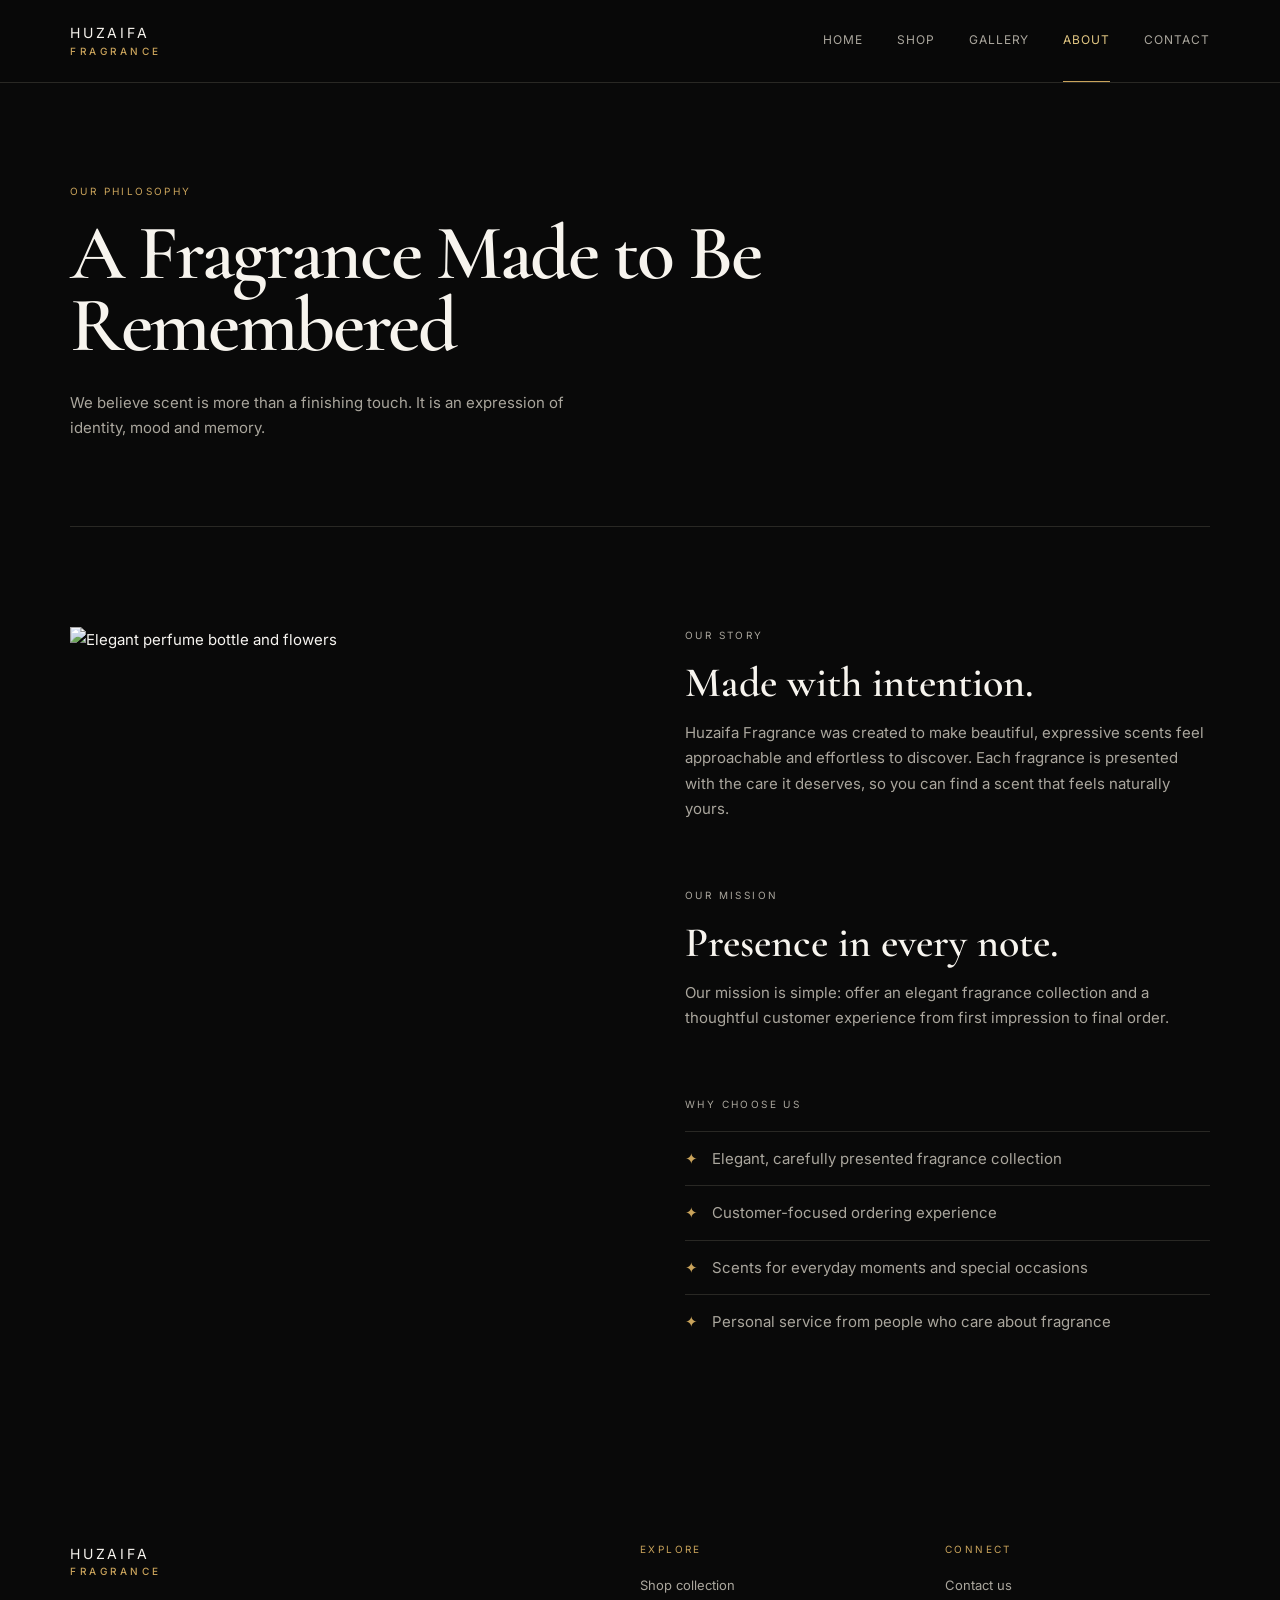
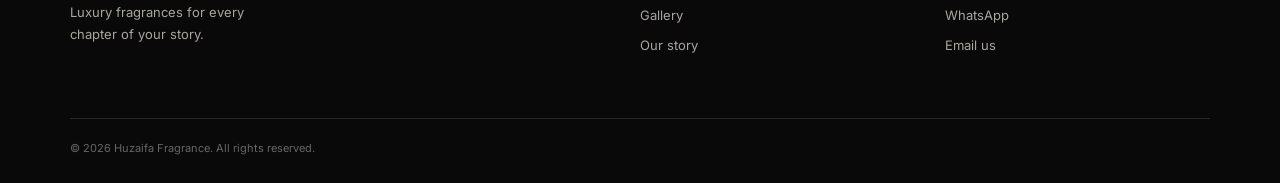
==== about.html @ a4d4c5ab "Build responsive Huzaifa Fragrance GitHub Pages website" ====
<!doctype html>
<html lang="en"><head><meta charset="UTF-8"><meta name="viewport" content="width=device-width, initial-scale=1.0"><title>About Us | Huzaifa Fragrance</title><meta name="description" content="Learn about Huzaifa Fragrance and our passion for elegant, memorable and quality perfumes."><link rel="preconnect" href="https://fonts.googleapis.com"><link rel="preconnect" href="https://fonts.gstatic.com" crossorigin><link href="https://fonts.googleapis.com/css2?family=Cormorant+Garamond:wght@500;600;700&family=Inter:wght@400;500;600&display=swap" rel="stylesheet"><link rel="stylesheet" href="style.css"></head>
<body><header class="site-header"><div class="container nav-wrap"><a class="brand" href="index.html"><span>HUZAIFA</span><b>FRAGRANCE</b></a><button class="menu-toggle" aria-label="Open navigation" aria-expanded="false">☰</button><nav class="site-nav" aria-label="Main navigation"><a href="index.html">Home</a><a href="shop.html">Shop</a><a href="gallery.html">Gallery</a><a class="active" href="about.html">About</a><a href="contact.html">Contact</a></nav></div></header><main><section class="page-intro container"><p class="eyebrow">OUR PHILOSOPHY</p><h1>A Fragrance Made to Be Remembered</h1><p>We believe scent is more than a finishing touch. It is an expression of identity, mood and memory.</p></section><section class="about-layout container"><div class="about-image"><img src="https://images.unsplash.com/photo-1595425970377-c9703cf48b6d?auto=format&fit=crop&w=900&q=85" alt="Elegant perfume bottle and flowers"></div><div class="about-content"><div><p class="eyebrow">OUR STORY</p><h2>Made with intention.</h2><p>Huzaifa Fragrance was created to make beautiful, expressive scents feel approachable and effortless to discover. Each fragrance is presented with the care it deserves, so you can find a scent that feels naturally yours.</p></div><div><p class="eyebrow">OUR MISSION</p><h2>Presence in every note.</h2><p>Our mission is simple: offer an elegant fragrance collection and a thoughtful customer experience from first impression to final order.</p></div><div><p class="eyebrow">WHY CHOOSE US</p><ul class="feature-list"><li>Elegant, carefully presented fragrance collection</li><li>Customer-focused ordering experience</li><li>Scents for everyday moments and special occasions</li><li>Personal service from people who care about fragrance</li></ul></div></div></section></main><footer class="site-footer"><div class="container footer-grid"><div><a class="brand" href="index.html"><span>HUZAIFA</span><b>FRAGRANCE</b></a><p class="footer-copy">Luxury fragrances for every chapter of your story.</p></div><div><p class="eyebrow">EXPLORE</p><a href="shop.html">Shop collection</a><a href="gallery.html">Gallery</a><a href="about.html">Our story</a></div><div><p class="eyebrow">CONNECT</p><a href="contact.html">Contact us</a><a href="https://wa.me/92XXXXXXXXXX">WhatsApp</a><a href="mailto:your@email.com">Email us</a></div></div><div class="container copyright">© <span class="year"></span> Huzaifa Fragrance. All rights reserved.</div></footer><script src="script.js"></script></body></html>
---- style.css ----
:root{--black:#090909;--panel:#111110;--gold:#c9a35b;--gold-light:#e2c783;--white:#f7f4ee;--muted:#aaa69d;--line:#292824;--serif:'Cormorant Garamond',Georgia,serif;--sans:'Inter',Arial,sans-serif}*{box-sizing:border-box}html{scroll-behavior:smooth}body{margin:0;background:var(--black);color:var(--white);font-family:var(--sans);font-size:15px;line-height:1.7}a{color:inherit;text-decoration:none}img{display:block;max-width:100%;width:100%;object-fit:cover}.container{width:min(1140px,calc(100% - 48px));margin:auto}.site-header{border-bottom:1px solid var(--line);background:rgba(9,9,9,.94);position:sticky;top:0;z-index:10;backdrop-filter:blur(12px)}.nav-wrap{min-height:82px;display:flex;align-items:center;justify-content:space-between}.brand{font-family:var(--sans);font-size:14px;letter-spacing:.2em;line-height:1.1;display:inline-flex;flex-direction:column}.brand span{color:var(--white)}.brand b{color:var(--gold);font-weight:500;font-size:10px;letter-spacing:.35em;margin-top:5px}.site-nav{display:flex;align-items:center;gap:34px;font-size:12px;letter-spacing:.08em;text-transform:uppercase;color:var(--muted)}.site-nav a{padding:30px 0;border-bottom:1px solid transparent}.site-nav a:hover,.site-nav a.active{color:var(--gold-light);border-color:var(--gold)}.menu-toggle{display:none;background:none;border:0;color:var(--gold);font-size:24px}.hero{min-height:650px;display:grid;grid-template-columns:1fr 1fr;gap:70px;align-items:center}.hero-copy{padding:50px 0}.eyebrow{color:var(--gold);font-size:10px;letter-spacing:.24em;margin:0 0 18px;text-transform:uppercase}.hero h1,.page-intro h1{font:600 clamp(52px,7vw,88px)/.92 var(--serif);letter-spacing:-.03em;margin:0 0 28px;max-width:650px}.hero h1 em{color:var(--gold);font-style:italic}.lead{color:var(--muted);max-width:480px;font-size:16px}.button{display:inline-flex;align-items:center;gap:28px;background:var(--gold);color:#16130c;padding:15px 22px;margin-top:24px;font-size:11px;font-weight:600;letter-spacing:.14em;text-transform:uppercase;transition:.25s}.button:hover{background:var(--gold-light);transform:translateY(-2px)}.button span{font-size:18px;font-weight:400}.hero-art{height:540px;position:relative;display:flex;align-items:center;justify-content:center}.hero-art img{height:100%;filter:saturate(.7);clip-path:polygon(13% 0,100% 0,87% 100%,0 100%)}.hero-glow{position:absolute;width:65%;height:65%;background:var(--gold);filter:blur(90px);opacity:.12}.vertical-label{position:absolute;right:-10px;bottom:28px;writing-mode:vertical-rl;color:var(--gold);font-size:10px;letter-spacing:.3em}.section{padding:100px 0}.section-heading{display:flex;justify-content:space-between;align-items:end;margin-bottom:40px}.section-heading h2,.about-content h2,.contact-panel h2{font:600 48px/1 var(--serif);margin:0}.text-link{color:var(--gold-light);font-size:12px;letter-spacing:.08em}.text-link span{font-size:18px;margin-left:8px}.product-grid{display:grid;grid-template-columns:repeat(3,1fr);gap:22px}.product-card{background:var(--panel);border:1px solid var(--line);transition:.25s}.product-card:hover{border-color:#68532c;transform:translateY(-4px)}.product-image{height:350px;overflow:hidden;background:#171612}.product-image img{height:100%;transition:.5s;filter:saturate(.78)}.product-card:hover .product-image img{transform:scale(1.04)}.card-info{padding:24px}.card-info .eyebrow{margin-bottom:8px;font-size:9px}.card-info h2,.card-info h3{font:600 29px var(--serif);margin:0 0 8px}.card-info p:not(.eyebrow){color:var(--muted);font-size:13px;min-height:48px;margin:0}.card-bottom{display:flex;justify-content:space-between;align-items:center;border-top:1px solid var(--line);margin-top:20px;padding-top:18px}.card-bottom strong{color:var(--gold-light);font-weight:500}.card-bottom a{font-size:11px;color:var(--gold);letter-spacing:.05em}.quote-section{background:#11100e;border-top:1px solid var(--line);border-bottom:1px solid var(--line)}.quote{text-align:center;padding:110px 20px}.quote blockquote{font:500 clamp(32px,5vw,60px)/1.05 var(--serif);max-width:850px;margin:0 auto 35px}.site-footer{padding:62px 0 25px}.footer-grid{display:grid;grid-template-columns:2fr 1fr 1fr;gap:40px;padding-bottom:60px}.footer-copy{color:var(--muted);font-size:13px;max-width:220px;margin-top:24px}.footer-grid>div:not(:first-child){display:flex;flex-direction:column;gap:8px}.footer-grid .eyebrow{margin-bottom:8px}.footer-grid a:not(.brand){color:var(--muted);font-size:13px}.footer-grid a:hover{color:var(--gold)}.copyright{border-top:1px solid var(--line);padding-top:20px;color:#666;font-size:11px}.page-intro{padding:100px 0 70px;border-bottom:1px solid var(--line)}.page-intro h1{font-size:clamp(52px,7vw,78px);max-width:700px}.page-intro>p:last-child{color:var(--muted);max-width:530px}.filter-row{border-bottom:1px solid var(--line);padding-bottom:20px;margin-bottom:30px;display:flex;justify-content:space-between;color:var(--muted);font-size:12px}.filter{border:0;background:none;color:var(--muted);margin-left:20px;padding:0;cursor:pointer}.filter.active,.filter:hover{color:var(--gold)}.product-detail{padding:90px 0 120px;display:grid;grid-template-columns:1fr 1fr;gap:85px}.detail-image{height:680px;background:var(--panel)}.detail-image img{height:100%;filter:saturate(.75)}.detail-copy{padding:25px 0}.detail-copy h1{font:600 clamp(58px,7vw,92px)/.9 var(--serif);margin:0 0 20px}.price{color:var(--gold-light);font-size:20px}.detail-meta{display:flex;gap:50px;border-top:1px solid var(--line);border-bottom:1px solid var(--line);padding:20px 0;margin:30px 0}.detail-meta div,.note-row div{display:flex;flex-direction:column;gap:4px}.detail-meta span,.note-row span,.contact-list span{font-size:9px;letter-spacing:.2em;color:var(--gold)}.detail-meta strong,.note-row strong{font-size:13px;font-weight:500}.small-note{font-size:11px;color:#777}.notes{margin-top:60px}.notes h2{font:500 32px var(--serif);margin:0 0 24px}.note-row{display:grid;grid-template-columns:repeat(3,1fr);gap:20px}.gallery-grid{padding:80px 0 120px;display:grid;grid-template-columns:1.2fr 1fr 1fr;grid-auto-rows:260px;gap:20px}.gallery-grid figure{margin:0;overflow:hidden}.gallery-grid img{height:100%;filter:saturate(.7);transition:.4s}.gallery-grid figure:hover img{transform:scale(1.04);filter:saturate(1)}.gallery-tall{grid-row:span 2}.gallery-wide{grid-column:span 2}.about-layout,.contact-layout{display:grid;grid-template-columns:1fr 1fr;gap:90px;padding:100px 0 130px}.about-image{height:680px}.about-image img{height:100%;filter:saturate(.65)}.about-content{display:flex;flex-direction:column;gap:50px}.about-content h2,.contact-panel h2{font-size:42px;margin-bottom:16px}.about-content p,.contact-panel>p{color:var(--muted)}.feature-list{list-style:none;padding:0;margin:0}.feature-list li{border-top:1px solid var(--line);padding:14px 0;color:var(--muted)}.feature-list li:before{content:'✦';color:var(--gold);margin-right:14px}.contact-layout{align-items:start}.contact-panel{background:var(--panel);border:1px solid var(--line);padding:52px}.contact-list{border-top:1px solid var(--line)}.contact-list>div{padding:24px 0;border-bottom:1px solid var(--line);display:flex;justify-content:space-between;gap:20px}.contact-list a,.contact-list p{margin:0;color:var(--gold-light);font-size:14px}.contact-list p{color:var(--muted)}
@media(max-width:760px){.container{width:min(100% - 32px,600px)}.nav-wrap{min-height:72px}.menu-toggle{display:block}.site-nav{display:none;position:absolute;top:72px;left:0;right:0;background:var(--black);border-bottom:1px solid var(--line);padding:12px 16px;flex-direction:column;align-items:stretch;gap:0}.site-nav.open{display:flex}.site-nav a{padding:12px 0}.hero{min-height:auto;display:flex;flex-direction:column;gap:20px;padding-top:55px}.hero-copy{padding:0}.hero h1{font-size:58px}.hero-art{height:420px;width:100%}.vertical-label{right:0}.section{padding:70px 0}.section-heading{align-items:start;flex-direction:column;gap:18px}.section-heading h2{font-size:42px}.product-grid{grid-template-columns:1fr}.product-image{height:380px}.quote{padding:75px 10px}.footer-grid{grid-template-columns:1fr 1fr;gap:35px}.footer-grid>div:first-child{grid-column:span 2}.page-intro{padding:65px 0 45px}.page-intro h1{font-size:56px}.filter-row{display:block}.filter-row>div{margin-top:16px}.filter{margin:0 18px 0 0}.product-detail,.about-layout,.contact-layout{grid-template-columns:1fr;gap:45px;padding:60px 0 80px}.detail-image,.about-image{height:480px}.detail-copy{padding:0}.detail-copy h1{font-size:65px}.note-row{gap:10px}.about-content{gap:38px}.gallery-grid{padding:55px 0 80px;grid-template-columns:1fr 1fr;grid-auto-rows:190px;gap:10px}.gallery-tall{grid-row:span 2}.gallery-wide{grid-column:span 2}.contact-panel{padding:32px 24px}.contact-list>div{display:block}.contact-list a,.contact-list p{display:block;margin-top:6px}}
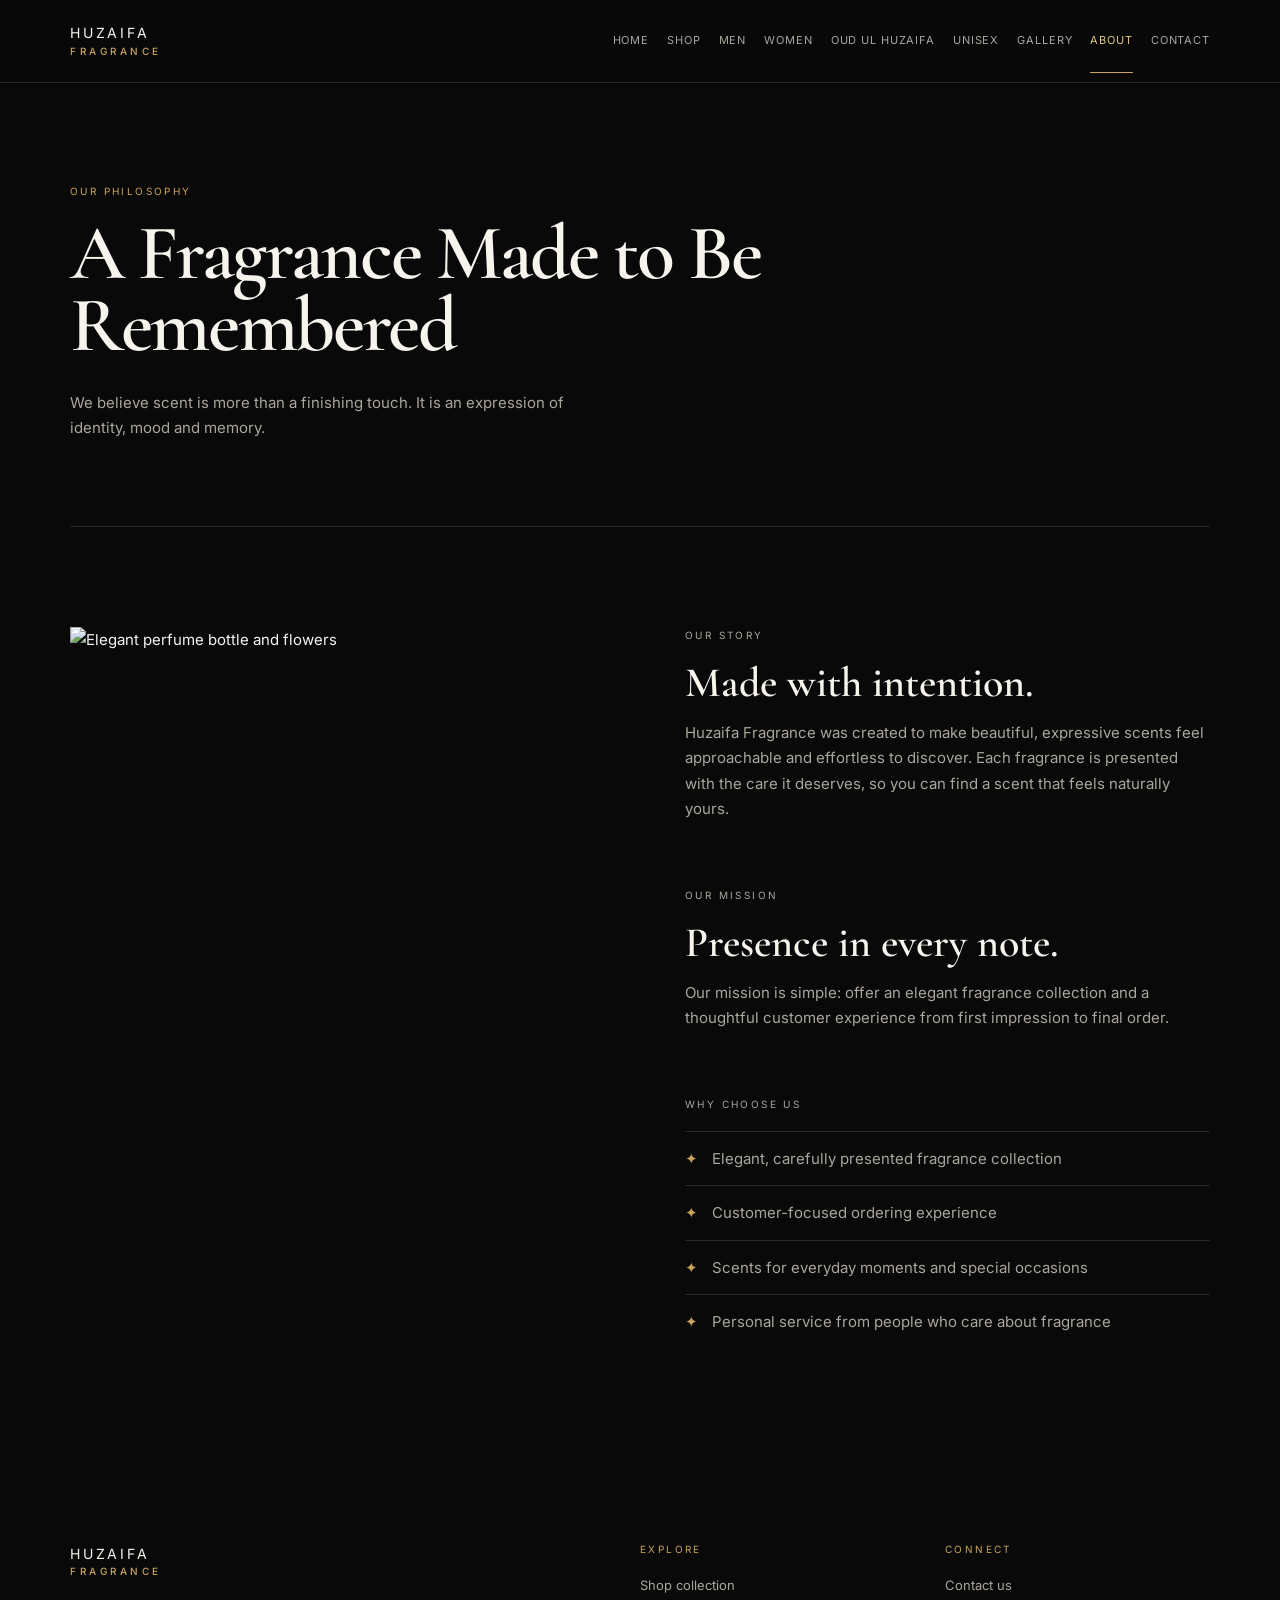
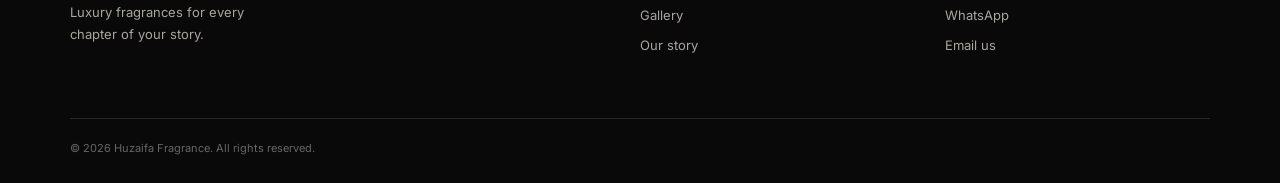
==== commit 620c268e: "Add Men, Women, Oud ul Huzaifa and Unisex fragrance pages to the Huzaifa Fragrance website." ====
--- a/about.html
+++ b/about.html
@@ -1,3 +1,3 @@
 <!doctype html>
 <html lang="en"><head><meta charset="UTF-8"><meta name="viewport" content="width=device-width, initial-scale=1.0"><title>About Us | Huzaifa Fragrance</title><meta name="description" content="Learn about Huzaifa Fragrance and our passion for elegant, memorable and quality perfumes."><link rel="preconnect" href="https://fonts.googleapis.com"><link rel="preconnect" href="https://fonts.gstatic.com" crossorigin><link href="https://fonts.googleapis.com/css2?family=Cormorant+Garamond:wght@500;600;700&family=Inter:wght@400;500;600&display=swap" rel="stylesheet"><link rel="stylesheet" href="style.css"></head>
-<body><header class="site-header"><div class="container nav-wrap"><a class="brand" href="index.html"><span>HUZAIFA</span><b>FRAGRANCE</b></a><button class="menu-toggle" aria-label="Open navigation" aria-expanded="false">☰</button><nav class="site-nav" aria-label="Main navigation"><a href="index.html">Home</a><a href="shop.html">Shop</a><a href="gallery.html">Gallery</a><a class="active" href="about.html">About</a><a href="contact.html">Contact</a></nav></div></header><main><section class="page-intro container"><p class="eyebrow">OUR PHILOSOPHY</p><h1>A Fragrance Made to Be Remembered</h1><p>We believe scent is more than a finishing touch. It is an expression of identity, mood and memory.</p></section><section class="about-layout container"><div class="about-image"><img src="https://images.unsplash.com/photo-1595425970377-c9703cf48b6d?auto=format&fit=crop&w=900&q=85" alt="Elegant perfume bottle and flowers"></div><div class="about-content"><div><p class="eyebrow">OUR STORY</p><h2>Made with intention.</h2><p>Huzaifa Fragrance was created to make beautiful, expressive scents feel approachable and effortless to discover. Each fragrance is presented with the care it deserves, so you can find a scent that feels naturally yours.</p></div><div><p class="eyebrow">OUR MISSION</p><h2>Presence in every note.</h2><p>Our mission is simple: offer an elegant fragrance collection and a thoughtful customer experience from first impression to final order.</p></div><div><p class="eyebrow">WHY CHOOSE US</p><ul class="feature-list"><li>Elegant, carefully presented fragrance collection</li><li>Customer-focused ordering experience</li><li>Scents for everyday moments and special occasions</li><li>Personal service from people who care about fragrance</li></ul></div></div></section></main><footer class="site-footer"><div class="container footer-grid"><div><a class="brand" href="index.html"><span>HUZAIFA</span><b>FRAGRANCE</b></a><p class="footer-copy">Luxury fragrances for every chapter of your story.</p></div><div><p class="eyebrow">EXPLORE</p><a href="shop.html">Shop collection</a><a href="gallery.html">Gallery</a><a href="about.html">Our story</a></div><div><p class="eyebrow">CONNECT</p><a href="contact.html">Contact us</a><a href="https://wa.me/92XXXXXXXXXX">WhatsApp</a><a href="mailto:your@email.com">Email us</a></div></div><div class="container copyright">© <span class="year"></span> Huzaifa Fragrance. All rights reserved.</div></footer><script src="script.js"></script></body></html>
+<body><header class="site-header"><div class="container nav-wrap"><a class="brand" href="index.html"><span>HUZAIFA</span><b>FRAGRANCE</b></a><button class="menu-toggle" aria-label="Open navigation" aria-expanded="false">☰</button><nav class="site-nav" aria-label="Main navigation"><a href="index.html">Home</a><a href="shop.html">Shop</a><a href="men.html">Men</a><a href="women.html">Women</a><a href="oud-ul-huzaifa.html">Oud ul Huzaifa</a><a href="unisex.html">Unisex</a><a href="gallery.html">Gallery</a><a class="active" href="about.html">About</a><a href="contact.html">Contact</a></nav></div></header><main><section class="page-intro container"><p class="eyebrow">OUR PHILOSOPHY</p><h1>A Fragrance Made to Be Remembered</h1><p>We believe scent is more than a finishing touch. It is an expression of identity, mood and memory.</p></section><section class="about-layout container"><div class="about-image"><img src="https://images.unsplash.com/photo-1595425970377-c9703cf48b6d?auto=format&fit=crop&w=900&q=85" alt="Elegant perfume bottle and flowers"></div><div class="about-content"><div><p class="eyebrow">OUR STORY</p><h2>Made with intention.</h2><p>Huzaifa Fragrance was created to make beautiful, expressive scents feel approachable and effortless to discover. Each fragrance is presented with the care it deserves, so you can find a scent that feels naturally yours.</p></div><div><p class="eyebrow">OUR MISSION</p><h2>Presence in every note.</h2><p>Our mission is simple: offer an elegant fragrance collection and a thoughtful customer experience from first impression to final order.</p></div><div><p class="eyebrow">WHY CHOOSE US</p><ul class="feature-list"><li>Elegant, carefully presented fragrance collection</li><li>Customer-focused ordering experience</li><li>Scents for everyday moments and special occasions</li><li>Personal service from people who care about fragrance</li></ul></div></div></section></main><footer class="site-footer"><div class="container footer-grid"><div><a class="brand" href="index.html"><span>HUZAIFA</span><b>FRAGRANCE</b></a><p class="footer-copy">Luxury fragrances for every chapter of your story.</p></div><div><p class="eyebrow">EXPLORE</p><a href="shop.html">Shop collection</a><a href="gallery.html">Gallery</a><a href="about.html">Our story</a></div><div><p class="eyebrow">CONNECT</p><a href="contact.html">Contact us</a><a href="https://wa.me/92XXXXXXXXXX">WhatsApp</a><a href="mailto:your@email.com">Email us</a></div></div><div class="container copyright">© <span class="year"></span> Huzaifa Fragrance. All rights reserved.</div></footer><script src="script.js"></script></body></html>
--- a/style.css
+++ b/style.css
@@ -1,2 +1,2 @@
-:root{--black:#090909;--panel:#111110;--gold:#c9a35b;--gold-light:#e2c783;--white:#f7f4ee;--muted:#aaa69d;--line:#292824;--serif:'Cormorant Garamond',Georgia,serif;--sans:'Inter',Arial,sans-serif}*{box-sizing:border-box}html{scroll-behavior:smooth}body{margin:0;background:var(--black);color:var(--white);font-family:var(--sans);font-size:15px;line-height:1.7}a{color:inherit;text-decoration:none}img{display:block;max-width:100%;width:100%;object-fit:cover}.container{width:min(1140px,calc(100% - 48px));margin:auto}.site-header{border-bottom:1px solid var(--line);background:rgba(9,9,9,.94);position:sticky;top:0;z-index:10;backdrop-filter:blur(12px)}.nav-wrap{min-height:82px;display:flex;align-items:center;justify-content:space-between}.brand{font-family:var(--sans);font-size:14px;letter-spacing:.2em;line-height:1.1;display:inline-flex;flex-direction:column}.brand span{color:var(--white)}.brand b{color:var(--gold);font-weight:500;font-size:10px;letter-spacing:.35em;margin-top:5px}.site-nav{display:flex;align-items:center;gap:34px;font-size:12px;letter-spacing:.08em;text-transform:uppercase;color:var(--muted)}.site-nav a{padding:30px 0;border-bottom:1px solid transparent}.site-nav a:hover,.site-nav a.active{color:var(--gold-light);border-color:var(--gold)}.menu-toggle{display:none;background:none;border:0;color:var(--gold);font-size:24px}.hero{min-height:650px;display:grid;grid-template-columns:1fr 1fr;gap:70px;align-items:center}.hero-copy{padding:50px 0}.eyebrow{color:var(--gold);font-size:10px;letter-spacing:.24em;margin:0 0 18px;text-transform:uppercase}.hero h1,.page-intro h1{font:600 clamp(52px,7vw,88px)/.92 var(--serif);letter-spacing:-.03em;margin:0 0 28px;max-width:650px}.hero h1 em{color:var(--gold);font-style:italic}.lead{color:var(--muted);max-width:480px;font-size:16px}.button{display:inline-flex;align-items:center;gap:28px;background:var(--gold);color:#16130c;padding:15px 22px;margin-top:24px;font-size:11px;font-weight:600;letter-spacing:.14em;text-transform:uppercase;transition:.25s}.button:hover{background:var(--gold-light);transform:translateY(-2px)}.button span{font-size:18px;font-weight:400}.hero-art{height:540px;position:relative;display:flex;align-items:center;justify-content:center}.hero-art img{height:100%;filter:saturate(.7);clip-path:polygon(13% 0,100% 0,87% 100%,0 100%)}.hero-glow{position:absolute;width:65%;height:65%;background:var(--gold);filter:blur(90px);opacity:.12}.vertical-label{position:absolute;right:-10px;bottom:28px;writing-mode:vertical-rl;color:var(--gold);font-size:10px;letter-spacing:.3em}.section{padding:100px 0}.section-heading{display:flex;justify-content:space-between;align-items:end;margin-bottom:40px}.section-heading h2,.about-content h2,.contact-panel h2{font:600 48px/1 var(--serif);margin:0}.text-link{color:var(--gold-light);font-size:12px;letter-spacing:.08em}.text-link span{font-size:18px;margin-left:8px}.product-grid{display:grid;grid-template-columns:repeat(3,1fr);gap:22px}.product-card{background:var(--panel);border:1px solid var(--line);transition:.25s}.product-card:hover{border-color:#68532c;transform:translateY(-4px)}.product-image{height:350px;overflow:hidden;background:#171612}.product-image img{height:100%;transition:.5s;filter:saturate(.78)}.product-card:hover .product-image img{transform:scale(1.04)}.card-info{padding:24px}.card-info .eyebrow{margin-bottom:8px;font-size:9px}.card-info h2,.card-info h3{font:600 29px var(--serif);margin:0 0 8px}.card-info p:not(.eyebrow){color:var(--muted);font-size:13px;min-height:48px;margin:0}.card-bottom{display:flex;justify-content:space-between;align-items:center;border-top:1px solid var(--line);margin-top:20px;padding-top:18px}.card-bottom strong{color:var(--gold-light);font-weight:500}.card-bottom a{font-size:11px;color:var(--gold);letter-spacing:.05em}.quote-section{background:#11100e;border-top:1px solid var(--line);border-bottom:1px solid var(--line)}.quote{text-align:center;padding:110px 20px}.quote blockquote{font:500 clamp(32px,5vw,60px)/1.05 var(--serif);max-width:850px;margin:0 auto 35px}.site-footer{padding:62px 0 25px}.footer-grid{display:grid;grid-template-columns:2fr 1fr 1fr;gap:40px;padding-bottom:60px}.footer-copy{color:var(--muted);font-size:13px;max-width:220px;margin-top:24px}.footer-grid>div:not(:first-child){display:flex;flex-direction:column;gap:8px}.footer-grid .eyebrow{margin-bottom:8px}.footer-grid a:not(.brand){color:var(--muted);font-size:13px}.footer-grid a:hover{color:var(--gold)}.copyright{border-top:1px solid var(--line);padding-top:20px;color:#666;font-size:11px}.page-intro{padding:100px 0 70px;border-bottom:1px solid var(--line)}.page-intro h1{font-size:clamp(52px,7vw,78px);max-width:700px}.page-intro>p:last-child{color:var(--muted);max-width:530px}.filter-row{border-bottom:1px solid var(--line);padding-bottom:20px;margin-bottom:30px;display:flex;justify-content:space-between;color:var(--muted);font-size:12px}.filter{border:0;background:none;color:var(--muted);margin-left:20px;padding:0;cursor:pointer}.filter.active,.filter:hover{color:var(--gold)}.product-detail{padding:90px 0 120px;display:grid;grid-template-columns:1fr 1fr;gap:85px}.detail-image{height:680px;background:var(--panel)}.detail-image img{height:100%;filter:saturate(.75)}.detail-copy{padding:25px 0}.detail-copy h1{font:600 clamp(58px,7vw,92px)/.9 var(--serif);margin:0 0 20px}.price{color:var(--gold-light);font-size:20px}.detail-meta{display:flex;gap:50px;border-top:1px solid var(--line);border-bottom:1px solid var(--line);padding:20px 0;margin:30px 0}.detail-meta div,.note-row div{display:flex;flex-direction:column;gap:4px}.detail-meta span,.note-row span,.contact-list span{font-size:9px;letter-spacing:.2em;color:var(--gold)}.detail-meta strong,.note-row strong{font-size:13px;font-weight:500}.small-note{font-size:11px;color:#777}.notes{margin-top:60px}.notes h2{font:500 32px var(--serif);margin:0 0 24px}.note-row{display:grid;grid-template-columns:repeat(3,1fr);gap:20px}.gallery-grid{padding:80px 0 120px;display:grid;grid-template-columns:1.2fr 1fr 1fr;grid-auto-rows:260px;gap:20px}.gallery-grid figure{margin:0;overflow:hidden}.gallery-grid img{height:100%;filter:saturate(.7);transition:.4s}.gallery-grid figure:hover img{transform:scale(1.04);filter:saturate(1)}.gallery-tall{grid-row:span 2}.gallery-wide{grid-column:span 2}.about-layout,.contact-layout{display:grid;grid-template-columns:1fr 1fr;gap:90px;padding:100px 0 130px}.about-image{height:680px}.about-image img{height:100%;filter:saturate(.65)}.about-content{display:flex;flex-direction:column;gap:50px}.about-content h2,.contact-panel h2{font-size:42px;margin-bottom:16px}.about-content p,.contact-panel>p{color:var(--muted)}.feature-list{list-style:none;padding:0;margin:0}.feature-list li{border-top:1px solid var(--line);padding:14px 0;color:var(--muted)}.feature-list li:before{content:'✦';color:var(--gold);margin-right:14px}.contact-layout{align-items:start}.contact-panel{background:var(--panel);border:1px solid var(--line);padding:52px}.contact-list{border-top:1px solid var(--line)}.contact-list>div{padding:24px 0;border-bottom:1px solid var(--line);display:flex;justify-content:space-between;gap:20px}.contact-list a,.contact-list p{margin:0;color:var(--gold-light);font-size:14px}.contact-list p{color:var(--muted)}
-@media(max-width:760px){.container{width:min(100% - 32px,600px)}.nav-wrap{min-height:72px}.menu-toggle{display:block}.site-nav{display:none;position:absolute;top:72px;left:0;right:0;background:var(--black);border-bottom:1px solid var(--line);padding:12px 16px;flex-direction:column;align-items:stretch;gap:0}.site-nav.open{display:flex}.site-nav a{padding:12px 0}.hero{min-height:auto;display:flex;flex-direction:column;gap:20px;padding-top:55px}.hero-copy{padding:0}.hero h1{font-size:58px}.hero-art{height:420px;width:100%}.vertical-label{right:0}.section{padding:70px 0}.section-heading{align-items:start;flex-direction:column;gap:18px}.section-heading h2{font-size:42px}.product-grid{grid-template-columns:1fr}.product-image{height:380px}.quote{padding:75px 10px}.footer-grid{grid-template-columns:1fr 1fr;gap:35px}.footer-grid>div:first-child{grid-column:span 2}.page-intro{padding:65px 0 45px}.page-intro h1{font-size:56px}.filter-row{display:block}.filter-row>div{margin-top:16px}.filter{margin:0 18px 0 0}.product-detail,.about-layout,.contact-layout{grid-template-columns:1fr;gap:45px;padding:60px 0 80px}.detail-image,.about-image{height:480px}.detail-copy{padding:0}.detail-copy h1{font-size:65px}.note-row{gap:10px}.about-content{gap:38px}.gallery-grid{padding:55px 0 80px;grid-template-columns:1fr 1fr;grid-auto-rows:190px;gap:10px}.gallery-tall{grid-row:span 2}.gallery-wide{grid-column:span 2}.contact-panel{padding:32px 24px}.contact-list>div{display:block}.contact-list a,.contact-list p{display:block;margin-top:6px}}
+:root{--black:#090909;--panel:#111110;--gold:#c9a35b;--gold-light:#e2c783;--white:#f7f4ee;--muted:#aaa69d;--line:#292824;--serif:'Cormorant Garamond',Georgia,serif;--sans:'Inter',Arial,sans-serif}*{box-sizing:border-box}html{scroll-behavior:smooth}body{margin:0;background:var(--black);color:var(--white);font-family:var(--sans);font-size:15px;line-height:1.7}a{color:inherit;text-decoration:none}img{display:block;max-width:100%;width:100%;object-fit:cover}.container{width:min(1140px,calc(100% - 48px));margin:auto}.site-header{border-bottom:1px solid var(--line);background:rgba(9,9,9,.94);position:sticky;top:0;z-index:10;backdrop-filter:blur(12px)}.nav-wrap{min-height:82px;display:flex;align-items:center;justify-content:space-between}.brand{font-family:var(--sans);font-size:14px;letter-spacing:.2em;line-height:1.1;display:inline-flex;flex-direction:column}.brand span{color:var(--white)}.brand b{color:var(--gold);font-weight:500;font-size:10px;letter-spacing:.35em;margin-top:5px}.site-nav{display:flex;align-items:center;gap:18px;flex-wrap:wrap;justify-content:flex-end;font-size:11px;letter-spacing:.08em;text-transform:uppercase;color:var(--muted)}.site-nav a{padding:22px 0;border-bottom:1px solid transparent}.site-nav a:hover,.site-nav a.active{color:var(--gold-light);border-color:var(--gold)}.menu-toggle{display:none;background:none;border:0;color:var(--gold);font-size:24px}.hero{min-height:650px;display:grid;grid-template-columns:1fr 1fr;gap:70px;align-items:center}.hero-copy{padding:50px 0}.eyebrow{color:var(--gold);font-size:10px;letter-spacing:.24em;margin:0 0 18px;text-transform:uppercase}.hero h1,.page-intro h1{font:600 clamp(52px,7vw,88px)/.92 var(--serif);letter-spacing:-.03em;margin:0 0 28px;max-width:650px}.hero h1 em{color:var(--gold);font-style:italic}.lead{color:var(--muted);max-width:480px;font-size:16px}.button{display:inline-flex;align-items:center;gap:28px;background:var(--gold);color:#16130c;padding:15px 22px;margin-top:24px;font-size:11px;font-weight:600;letter-spacing:.14em;text-transform:uppercase;transition:.25s}.button:hover{background:var(--gold-light);transform:translateY(-2px)}.button span{font-size:18px;font-weight:400}.hero-art{height:540px;position:relative;display:flex;align-items:center;justify-content:center}.hero-art img{height:100%;filter:saturate(.7);clip-path:polygon(13% 0,100% 0,87% 100%,0 100%)}.hero-glow{position:absolute;width:65%;height:65%;background:var(--gold);filter:blur(90px);opacity:.12}.vertical-label{position:absolute;right:-10px;bottom:28px;writing-mode:vertical-rl;color:var(--gold);font-size:10px;letter-spacing:.3em}.section{padding:100px 0}.section-heading{display:flex;justify-content:space-between;align-items:end;margin-bottom:40px}.section-heading h2,.about-content h2,.contact-panel h2{font:600 48px/1 var(--serif);margin:0}.text-link{color:var(--gold-light);font-size:12px;letter-spacing:.08em}.text-link span{font-size:18px;margin-left:8px}.feature-collection-grid{display:grid;grid-template-columns:repeat(4,1fr);gap:18px}.collection-card{background:linear-gradient(180deg,#171613,#111111);border:1px solid var(--line);padding:28px 20px;display:flex;flex-direction:column;justify-content:space-between;min-height:180px;transition:transform .25s,border-color .25s}.collection-card:hover{transform:translateY(-4px);border-color:#785e2a}.collection-card span{color:var(--gold);font-size:10px;letter-spacing:.22em;text-transform:uppercase}.collection-card strong{font:600 30px/1.1 var(--serif);margin-top:40px}.compact-grid{margin-bottom:30px}.product-grid{display:grid;grid-template-columns:repeat(3,1fr);gap:22px}.product-card{background:var(--panel);border:1px solid var(--line);transition:.25s}.product-card:hover{border-color:#68532c;transform:translateY(-4px)}.product-image{height:350px;overflow:hidden;background:#171612}.product-image img{height:100%;transition:.5s;filter:saturate(.78)}.product-card:hover .product-image img{transform:scale(1.04)}.card-info{padding:24px}.card-info .eyebrow{margin-bottom:8px;font-size:9px}.card-info h2,.card-info h3{font:600 29px var(--serif);margin:0 0 8px}.card-info p:not(.eyebrow){color:var(--muted);font-size:13px;min-height:48px;margin:0}.card-bottom{display:flex;justify-content:space-between;align-items:center;border-top:1px solid var(--line);margin-top:20px;padding-top:18px}.card-bottom strong{color:var(--gold-light);font-weight:500}.card-bottom a{font-size:11px;color:var(--gold);letter-spacing:.05em}.quote-section{background:#11100e;border-top:1px solid var(--line);border-bottom:1px solid var(--line)}.quote{text-align:center;padding:110px 20px}.quote blockquote{font:500 clamp(32px,5vw,60px)/1.05 var(--serif);max-width:850px;margin:0 auto 35px}.site-footer{padding:62px 0 25px}.footer-grid{display:grid;grid-template-columns:2fr 1fr 1fr;gap:40px;padding-bottom:60px}.footer-copy{color:var(--muted);font-size:13px;max-width:220px;margin-top:24px}.footer-grid>div:not(:first-child){display:flex;flex-direction:column;gap:8px}.footer-grid .eyebrow{margin-bottom:8px}.footer-grid a:not(.brand){color:var(--muted);font-size:13px}.footer-grid a:hover{color:var(--gold)}.copyright{border-top:1px solid var(--line);padding-top:20px;color:#666;font-size:11px}.page-intro{padding:100px 0 70px;border-bottom:1px solid var(--line)}.page-intro h1{font-size:clamp(52px,7vw,78px);max-width:700px}.page-intro>p:last-child{color:var(--muted);max-width:530px}.filter-row{border-bottom:1px solid var(--line);padding-bottom:20px;margin-bottom:30px;display:flex;justify-content:space-between;color:var(--muted);font-size:12px}.filter{border:0;background:none;color:var(--muted);margin-left:20px;padding:0;cursor:pointer}.filter.active,.filter:hover{color:var(--gold)}.product-detail{padding:90px 0 120px;display:grid;grid-template-columns:1fr 1fr;gap:85px}.detail-image{height:680px;background:var(--panel)}.detail-image img{height:100%;filter:saturate(.75)}.detail-copy{padding:25px 0}.detail-copy h1{font:600 clamp(58px,7vw,92px)/.9 var(--serif);margin:0 0 20px}.price{color:var(--gold-light);font-size:20px}.detail-meta{display:flex;gap:50px;border-top:1px solid var(--line);border-bottom:1px solid var(--line);padding:20px 0;margin:30px 0}.detail-meta div,.note-row div{display:flex;flex-direction:column;gap:4px}.detail-meta span,.note-row span,.contact-list span{font-size:9px;letter-spacing:.2em;color:var(--gold)}.detail-meta strong,.note-row strong{font-size:13px;font-weight:500}.small-note{font-size:11px;color:#777}.notes{margin-top:60px}.notes h2{font:500 32px var(--serif);margin:0 0 24px}.note-row{display:grid;grid-template-columns:repeat(3,1fr);gap:20px}.gallery-grid{padding:80px 0 120px;display:grid;grid-template-columns:1.2fr 1fr 1fr;grid-auto-rows:260px;gap:20px}.gallery-grid figure{margin:0;overflow:hidden}.gallery-grid img{height:100%;filter:saturate(.7);transition:.4s}.gallery-grid figure:hover img{transform:scale(1.04);filter:saturate(1)}.gallery-tall{grid-row:span 2}.gallery-wide{grid-column:span 2}.about-layout,.contact-layout{display:grid;grid-template-columns:1fr 1fr;gap:90px;padding:100px 0 130px}.about-image{height:680px}.about-image img{height:100%;filter:saturate(.65)}.about-content{display:flex;flex-direction:column;gap:50px}.about-content h2,.contact-panel h2{font-size:42px;margin-bottom:16px}.about-content p,.contact-panel>p{color:var(--muted)}.feature-list{list-style:none;padding:0;margin:0}.feature-list li{border-top:1px solid var(--line);padding:14px 0;color:var(--muted)}.feature-list li:before{content:'✦';color:var(--gold);margin-right:14px}.contact-layout{align-items:start}.contact-panel{background:var(--panel);border:1px solid var(--line);padding:52px}.contact-list{border-top:1px solid var(--line)}.contact-list>div{padding:24px 0;border-bottom:1px solid var(--line);display:flex;justify-content:space-between;gap:20px}.contact-list a,.contact-list p{margin:0;color:var(--gold-light);font-size:14px}.contact-list p{color:var(--muted)}
+.category-page{padding:80px 0 120px}.category-intro{margin-bottom:36px}.category-intro h1{font:600 clamp(44px,5vw,72px)/1 var(--serif);margin:0 0 14px}.category-intro p{color:var(--muted);max-width:600px}.category-spotlight{display:grid;grid-template-columns:1.2fr .8fr;gap:26px;margin-top:46px}.spotlight-panel{background:var(--panel);border:1px solid var(--line);padding:26px}.spotlight-panel .eyebrow{margin-bottom:10px}.spotlight-panel h3{font:600 36px/1 var(--serif);margin:0 0 14px}.spotlight-panel p{color:var(--muted);margin:0 0 14px}.spotlight-panel .button{margin-top:0}@media(max-width:760px){.container{width:min(100% - 32px,600px)}.nav-wrap{min-height:72px}.menu-toggle{display:block}.site-nav{display:none;position:absolute;top:72px;left:0;right:0;background:var(--black);border-bottom:1px solid var(--line);padding:12px 16px;flex-direction:column;align-items:stretch;gap:0}.site-nav.open{display:flex}.site-nav a{padding:12px 0}.hero{min-height:auto;display:flex;flex-direction:column;gap:20px;padding-top:55px}.hero-copy{padding:0}.hero h1{font-size:58px}.hero-art{height:420px;width:100%}.vertical-label{right:0}.section{padding:70px 0}.section-heading{align-items:start;flex-direction:column;gap:18px}.section-heading h2{font-size:42px}.feature-collection-grid{grid-template-columns:1fr 1fr}.product-grid{grid-template-columns:1fr}.product-image{height:380px}.quote{padding:75px 10px}.footer-grid{grid-template-columns:1fr 1fr;gap:35px}.footer-grid>div:first-child{grid-column:span 2}.page-intro{padding:65px 0 45px}.page-intro h1{font-size:56px}.filter-row{display:block}.filter-row>div{margin-top:16px}.filter{margin:0 18px 0 0}.product-detail,.about-layout,.contact-layout,.category-spotlight{grid-template-columns:1fr;gap:45px;padding:60px 0 80px}.detail-image,.about-image{height:480px}.detail-copy{padding:0}.detail-copy h1{font-size:65px}.note-row{gap:10px}.about-content{gap:38px}.gallery-grid{padding:55px 0 80px;grid-template-columns:1fr 1fr;grid-auto-rows:190px;gap:10px}.gallery-tall{grid-row:span 2}.gallery-wide{grid-column:span 2}.contact-panel{padding:32px 24px}.contact-list>div{display:block}.contact-list a,.contact-list p{display:block;margin-top:6px}.category-page{padding:50px 0 80px}.feature-collection-grid{grid-template-columns:1fr}}
